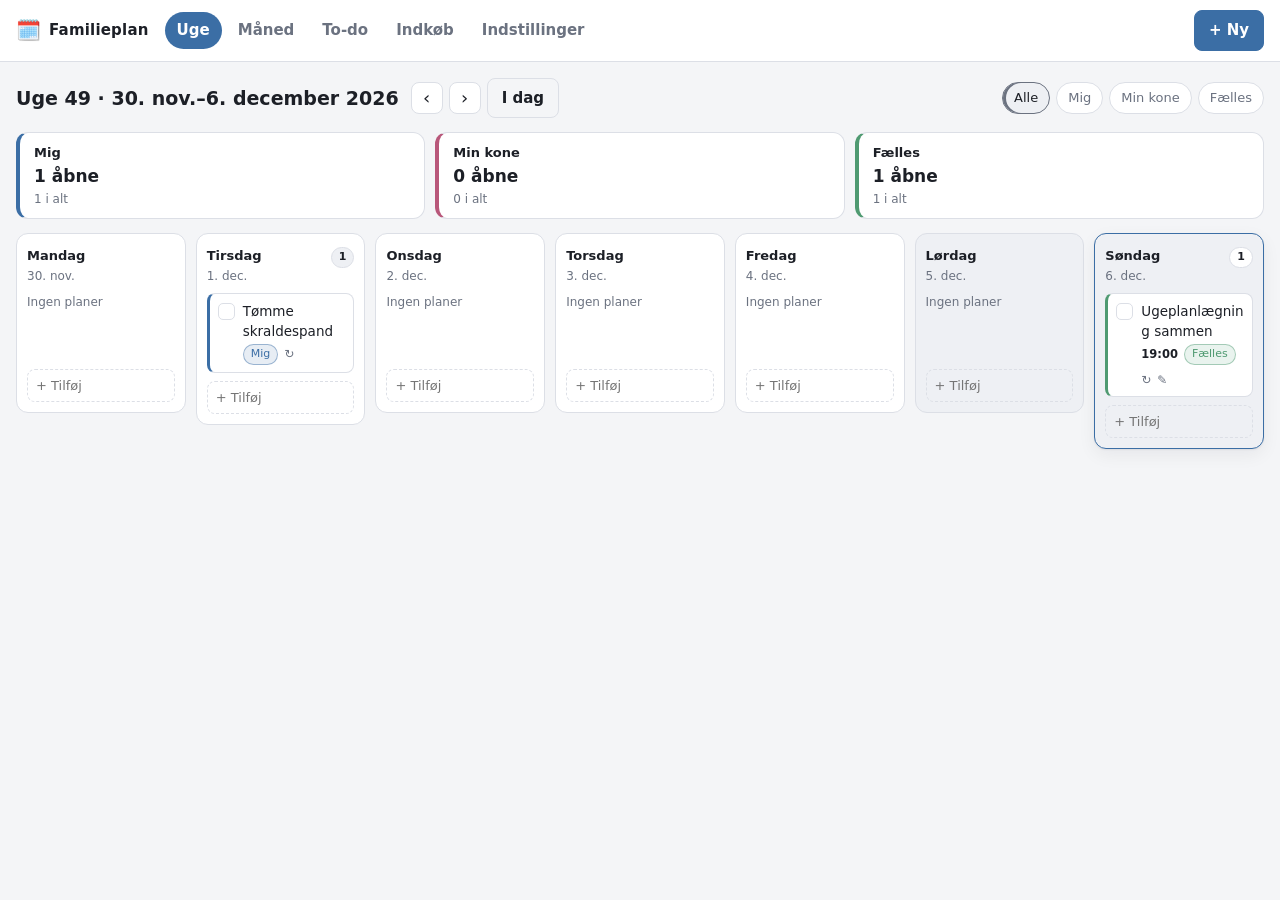
==== index.html @ 2168720e "Tilføj Familieplan — uge- og månedsplanlægger for to personer Statisk hjemmeside uden byggeproces el" ====
<!DOCTYPE html>
<html lang="da">
<head>
<meta charset="utf-8">
<meta name="viewport" content="width=device-width, initial-scale=1">
<title>Familieplan</title>
<meta name="description" content="Uge- og månedsplan med to-do og indkøbsliste for to personer.">
<meta name="theme-color" content="#3b6ea5">
<link rel="icon" href="data:image/svg+xml,<svg xmlns='http://www.w3.org/2000/svg' viewBox='0 0 100 100'><text y='.9em' font-size='90'>🗓️</text></svg>">
<link rel="stylesheet" href="assets/styles.css">
</head>
<body>

<header class="topbar">
  <div class="topbar__brand">
    <span class="topbar__logo" aria-hidden="true">🗓️</span>
    <span class="topbar__title">Familieplan</span>
  </div>

  <nav class="tabs" id="tabs" aria-label="Hovedmenu">
    <button class="tab" data-view="week" type="button">Uge</button>
    <button class="tab" data-view="month" type="button">Måned</button>
    <button class="tab" data-view="todo" type="button">To-do</button>
    <button class="tab" data-view="shopping" type="button">Indkøb</button>
    <button class="tab" data-view="settings" type="button">Indstillinger</button>
  </nav>

  <button class="btn btn--primary topbar__add" id="globalAdd" type="button">+ Ny</button>
</header>

<main class="main" id="viewRoot" aria-live="polite"></main>

<!-- Dialog til oprettelse/redigering af punkter -->
<div class="modal" id="modal" hidden>
  <div class="modal__backdrop" data-close="1"></div>
  <div class="modal__panel" role="dialog" aria-modal="true" aria-labelledby="modalTitle">
    <div class="modal__head">
      <h2 id="modalTitle">Nyt punkt</h2>
      <button class="icon-btn" type="button" data-close="1" aria-label="Luk">✕</button>
    </div>
    <form id="itemForm" class="form">
      <input type="hidden" name="id">

      <label class="field">
        <span class="field__label">Titel</span>
        <input class="input" name="title" required maxlength="120" placeholder="Fx “Hent børn kl. 15”" autocomplete="off">
      </label>

      <div class="field-row">
        <label class="field">
          <span class="field__label">Type</span>
          <select class="input" name="type">
            <option value="task">Opgave</option>
            <option value="event">Aftale</option>
          </select>
        </label>
        <label class="field">
          <span class="field__label">Ansvarlig</span>
          <select class="input" name="assignee" id="assigneeSelect"></select>
        </label>
      </div>

      <div class="field-row">
        <label class="field">
          <span class="field__label">Dato</span>
          <input class="input" type="date" name="date">
        </label>
        <label class="field">
          <span class="field__label">Tidspunkt</span>
          <input class="input" type="time" name="time">
        </label>
      </div>

      <div class="field-row">
        <label class="field">
          <span class="field__label">Gentagelse</span>
          <select class="input" name="repeat">
            <option value="none">Ingen</option>
            <option value="daily">Hver dag</option>
            <option value="weekly">Hver uge</option>
            <option value="biweekly">Hver 2. uge</option>
            <option value="monthly">Hver måned</option>
            <option value="yearly">Hvert år</option>
          </select>
        </label>
        <label class="field">
          <span class="field__label">Prioritet</span>
          <select class="input" name="priority">
            <option value="normal">Normal</option>
            <option value="high">Vigtig</option>
            <option value="low">Lav</option>
          </select>
        </label>
      </div>

      <label class="field">
        <span class="field__label">Noter</span>
        <textarea class="input" name="notes" rows="3" placeholder="Valgfrit"></textarea>
      </label>

      <div class="form__actions">
        <button class="btn btn--danger" type="button" id="deleteItem" hidden>Slet</button>
        <span class="spacer"></span>
        <button class="btn" type="button" data-close="1">Annullér</button>
        <button class="btn btn--primary" type="submit">Gem</button>
      </div>
    </form>
  </div>
</div>

<div class="toast" id="toast" hidden></div>

<script src="assets/js/utils.js"></script>
<script src="assets/js/store.js"></script>
<script src="assets/js/render.js"></script>
<script src="assets/js/views/week.js"></script>
<script src="assets/js/views/month.js"></script>
<script src="assets/js/views/todo.js"></script>
<script src="assets/js/views/shopping.js"></script>
<script src="assets/js/views/settings.js"></script>
<script src="assets/js/app.js"></script>
</body>
</html>
---- assets/styles.css ----
/* ---------------------------------------------------------
   Familieplan — layout og tema
   --------------------------------------------------------- */

:root {
  --bg: #f4f5f7;
  --surface: #ffffff;
  --surface-2: #eef0f4;
  --text: #1c1f26;
  --muted: #6b7280;
  --border: #dcdfe6;
  --accent: #3b6ea5;
  --accent-text: #ffffff;
  --danger: #b3453f;
  --today: #fff6e3;
  --shadow: 0 1px 2px rgba(16, 24, 40, .06), 0 6px 18px rgba(16, 24, 40, .06);
  --radius: 12px;
  --radius-sm: 8px;
}

@media (prefers-color-scheme: dark) {
  :root {
    --bg: #14171c;
    --surface: #1c2027;
    --surface-2: #232830;
    --text: #e7e9ee;
    --muted: #9aa2b1;
    --border: #2f3540;
    --accent: #6ea8e0;
    --accent-text: #10151b;
    --danger: #e0857f;
    --today: #2a2618;
    --shadow: 0 1px 2px rgba(0, 0, 0, .4), 0 8px 24px rgba(0, 0, 0, .3);
  }
}

* { box-sizing: border-box; }

body {
  margin: 0;
  background: var(--bg);
  color: var(--text);
  font: 15px/1.5 system-ui, -apple-system, "Segoe UI", Roboto, "Helvetica Neue", sans-serif;
  -webkit-text-size-adjust: 100%;
}

body.is-modal { overflow: hidden; }

h2, h3 { margin: 0; font-weight: 650; }

/* ---------- Topbar ---------- */

.topbar {
  position: sticky;
  top: 0;
  z-index: 20;
  display: flex;
  align-items: center;
  gap: 16px;
  padding: 10px 16px;
  background: var(--surface);
  border-bottom: 1px solid var(--border);
  flex-wrap: wrap;
}

.topbar__brand { display: flex; align-items: center; gap: 8px; font-weight: 700; }
.topbar__logo { font-size: 20px; }
.topbar__title { letter-spacing: .2px; }
.topbar__add { margin-left: auto; }

.tabs { display: flex; gap: 4px; flex-wrap: wrap; }

.tab {
  border: 0;
  background: transparent;
  color: var(--muted);
  font: inherit;
  font-weight: 550;
  padding: 7px 12px;
  border-radius: 999px;
  cursor: pointer;
}
.tab:hover { background: var(--surface-2); color: var(--text); }
.tab.is-active { background: var(--accent); color: var(--accent-text); }

/* ---------- Knapper ---------- */

.btn {
  font: inherit;
  font-weight: 550;
  padding: 8px 14px;
  border-radius: var(--radius-sm);
  border: 1px solid var(--border);
  background: var(--surface);
  color: var(--text);
  cursor: pointer;
}
.btn:hover { background: var(--surface-2); }
.btn--primary { background: var(--accent); border-color: var(--accent); color: var(--accent-text); }
.btn--primary:hover { filter: brightness(1.06); }
.btn--danger { color: var(--danger); border-color: var(--danger); background: transparent; }
.btn--ghost { background: transparent; }

.icon-btn {
  font: inherit;
  font-size: 18px;
  line-height: 1;
  width: 32px;
  height: 32px;
  display: inline-grid;
  place-items: center;
  border-radius: var(--radius-sm);
  border: 1px solid var(--border);
  background: var(--surface);
  color: var(--text);
  cursor: pointer;
}
.icon-btn:hover { background: var(--surface-2); }

.btn-row { display: flex; gap: 8px; flex-wrap: wrap; align-items: center; }
.spacer { flex: 1; }

/* ---------- Hovedområde og værktøjslinje ---------- */

.main { padding: 16px; max-width: 1500px; margin: 0 auto; }

.toolbar {
  display: flex;
  align-items: center;
  gap: 12px 16px;
  flex-wrap: wrap;
  margin-bottom: 14px;
}
.toolbar__left { display: flex; align-items: center; gap: 12px; flex-wrap: wrap; }
.toolbar__right { display: flex; align-items: center; gap: 12px; margin-left: auto; flex-wrap: wrap; }
.toolbar__title { font-size: 19px; }
.toolbar__nav { display: flex; gap: 6px; align-items: center; }

.filters { display: flex; gap: 6px; flex-wrap: wrap; }

.filter {
  font: inherit;
  font-size: 13px;
  padding: 5px 11px;
  border-radius: 999px;
  border: 1px solid var(--border);
  background: var(--surface);
  color: var(--muted);
  cursor: pointer;
}
.filter:hover { color: var(--text); }
.filter.is-active {
  border-color: var(--person);
  color: var(--text);
  box-shadow: inset 3px 0 0 var(--person);
  background: var(--surface-2);
}

.switch { display: inline-flex; align-items: center; gap: 6px; font-size: 13px; color: var(--muted); }

/* ---------- Ugestatistik ---------- */

.stats { display: grid; grid-template-columns: repeat(3, minmax(0, 1fr)); gap: 10px; margin-bottom: 14px; }

.stat {
  background: var(--surface);
  border: 1px solid var(--border);
  border-left: 4px solid var(--person);
  border-radius: var(--radius);
  padding: 10px 14px;
  display: flex;
  flex-direction: column;
  gap: 1px;
}
.stat__name { font-weight: 600; font-size: 13px; }
.stat__value { font-size: 17px; font-weight: 650; }
.stat__sub { font-size: 12px; color: var(--muted); }

/* ---------- Ugevisning ---------- */

.week { display: grid; grid-template-columns: repeat(7, minmax(0, 1fr)); gap: 10px; align-items: start; }

.day {
  background: var(--surface);
  border: 1px solid var(--border);
  border-radius: var(--radius);
  padding: 10px;
  display: flex;
  flex-direction: column;
  gap: 8px;
  min-height: 180px;
}
.day.is-weekend { background: var(--surface-2); }
.day.is-today { border-color: var(--accent); box-shadow: var(--shadow); }
.day.is-dropzone { outline: 2px dashed var(--accent); outline-offset: 2px; }

.day__head { display: flex; align-items: baseline; justify-content: space-between; gap: 8px; }
.day__name { font-weight: 650; font-size: 13px; }
.day__date { display: block; font-size: 12px; color: var(--muted); }
.day__count {
  font-size: 11px;
  font-weight: 650;
  background: var(--surface-2);
  border: 1px solid var(--border);
  border-radius: 999px;
  padding: 1px 7px;
}
.day.is-weekend .day__count { background: var(--surface); }
.day__list { display: flex; flex-direction: column; gap: 6px; flex: 1; }
.day__empty { margin: 0; font-size: 12px; color: var(--muted); }

.day__add {
  font: inherit;
  font-size: 13px;
  padding: 6px 8px;
  border-radius: var(--radius-sm);
  border: 1px dashed var(--border);
  background: transparent;
  color: var(--text);
  width: 100%;
}
.day__add:focus { border-style: solid; border-color: var(--accent); outline: none; }

/* ---------- Kort ---------- */

.card {
  display: flex;
  gap: 8px;
  align-items: flex-start;
  background: var(--surface);
  border: 1px solid var(--border);
  border-left: 3px solid var(--person);
  border-radius: var(--radius-sm);
  padding: 7px 8px;
  cursor: grab;
}
.day.is-weekend .card { background: var(--surface); }
.card:hover { box-shadow: var(--shadow); }
.card.is-dragging { opacity: .45; }
.card.is-high { border-left-width: 5px; }
.card--event { background: color-mix(in srgb, var(--person) 9%, var(--surface)); }

.card__check {
  flex: none;
  width: 17px;
  height: 17px;
  margin-top: 2px;
  border-radius: 5px;
  border: 1.5px solid var(--border);
  background: var(--surface);
  cursor: pointer;
  position: relative;
}
.card__check:hover { border-color: var(--person); }
.card.is-done .card__check { background: var(--person); border-color: var(--person); }
.card.is-done .card__check::after {
  content: "✓";
  position: absolute;
  inset: 0;
  display: grid;
  place-items: center;
  color: #fff;
  font-size: 12px;
  line-height: 1;
}

.card__body { flex: 1; min-width: 0; cursor: pointer; }
.card__body:focus-visible { outline: 2px solid var(--accent); outline-offset: 2px; border-radius: 4px; }
.card__title { font-size: 13.5px; overflow-wrap: anywhere; }
.card.is-done .card__title { text-decoration: line-through; color: var(--muted); }
.card.is-high .card__title { font-weight: 600; }

.card__meta { display: flex; align-items: center; gap: 6px; flex-wrap: wrap; margin-top: 3px; font-size: 11.5px; color: var(--muted); }
.card__time { font-weight: 650; color: var(--text); }
.card.is-done .card__time { color: var(--muted); font-weight: 550; }
.card__repeat, .card__note-flag { font-size: 12px; }

.chip {
  font-size: 11px;
  padding: 1px 7px;
  border-radius: 999px;
  color: var(--person);
  border: 1px solid color-mix(in srgb, var(--person) 45%, transparent);
  background: color-mix(in srgb, var(--person) 12%, transparent);
  white-space: nowrap;
}

/* ---------- Månedsvisning ---------- */

.month-grid {
  display: grid;
  grid-template-columns: repeat(7, minmax(0, 1fr));
  gap: 6px;
}

.mhead { font-size: 12px; font-weight: 650; color: var(--muted); padding: 2px 4px; }

.mcell {
  background: var(--surface);
  border: 1px solid var(--border);
  border-radius: var(--radius-sm);
  padding: 6px;
  min-height: 108px;
  display: flex;
  flex-direction: column;
  gap: 5px;
}
.mcell.is-outside { opacity: .5; }
.mcell.is-weekend { background: var(--surface-2); }
.mcell.is-today { border-color: var(--accent); background: var(--today); }
.mcell.is-dropzone { outline: 2px dashed var(--accent); outline-offset: 2px; }

.mcell__head { display: flex; align-items: center; justify-content: space-between; }
.mcell__num { font-size: 12px; font-weight: 650; color: var(--muted); }
.mcell.is-today .mcell__num { color: var(--accent); }

.mcell__add {
  border: 0;
  background: transparent;
  color: var(--muted);
  font: inherit;
  font-size: 15px;
  line-height: 1;
  cursor: pointer;
  opacity: 0;
  padding: 0 2px;
}
.mcell:hover .mcell__add, .mcell__add:focus { opacity: 1; }

.mcell__list { display: flex; flex-direction: column; gap: 4px; overflow: auto; max-height: 190px; }
.mcell .card { padding: 4px 6px; }
.mcell .card__title { font-size: 12.5px; }

.month-agenda { display: none; }
.agenda__day { margin-bottom: 16px; display: flex; flex-direction: column; gap: 6px; }
.agenda__title { font-size: 14px; color: var(--muted); }
.agenda__day.is-today .agenda__title { color: var(--accent); }

/* ---------- To-do ---------- */

.quickadd { margin-bottom: 14px; }
.quickadd .input { max-width: 520px; }

.groups { display: grid; grid-template-columns: repeat(auto-fill, minmax(300px, 1fr)); gap: 16px; align-items: start; }

.group {
  background: var(--surface);
  border: 1px solid var(--border);
  border-radius: var(--radius);
  padding: 12px;
}
.group__title { font-size: 14px; margin-bottom: 10px; display: flex; align-items: center; gap: 8px; }
.group__count {
  font-size: 11px;
  font-weight: 650;
  color: var(--muted);
  background: var(--surface-2);
  border-radius: 999px;
  padding: 1px 7px;
}
.group__list { display: flex; flex-direction: column; gap: 6px; }

/* ---------- Indkøb ---------- */

.slist {
  list-style: none;
  margin: 0;
  padding: 0;
  max-width: 620px;
  background: var(--surface);
  border: 1px solid var(--border);
  border-radius: var(--radius);
  overflow: hidden;
}
.srow { display: flex; align-items: center; gap: 10px; padding: 10px 12px; border-bottom: 1px solid var(--border); }
.srow:last-child { border-bottom: 0; }
.srow__label { display: flex; align-items: center; gap: 10px; flex: 1; cursor: pointer; }
.srow input[type="checkbox"] { width: 17px; height: 17px; accent-color: var(--accent); }
.srow.is-done span { text-decoration: line-through; color: var(--muted); }

/* ---------- Indstillinger ---------- */

.panels { display: grid; grid-template-columns: repeat(auto-fit, minmax(320px, 1fr)); gap: 16px; align-items: start; }

.panel {
  background: var(--surface);
  border: 1px solid var(--border);
  border-radius: var(--radius);
  padding: 16px;
  display: flex;
  flex-direction: column;
  gap: 12px;
}
.panel__title { font-size: 15px; }
.panel__hint, .panel__stats { margin: 0; font-size: 13px; color: var(--muted); }
.panel__list { margin: 0; padding-left: 18px; font-size: 13px; color: var(--muted); display: grid; gap: 6px; }

kbd {
  font: inherit;
  font-size: 12px;
  padding: 1px 6px;
  border: 1px solid var(--border);
  border-bottom-width: 2px;
  border-radius: 5px;
  background: var(--surface-2);
  color: var(--text);
}

/* ---------- Formularfelter ---------- */

.form { display: flex; flex-direction: column; gap: 12px; }
.field { display: flex; flex-direction: column; gap: 4px; flex: 1; min-width: 0; }
.field__label { font-size: 12px; font-weight: 600; color: var(--muted); }
.field-row { display: flex; gap: 12px; flex-wrap: wrap; }
.field--color { flex: 0 0 92px; }

.input {
  font: inherit;
  width: 100%;
  padding: 8px 10px;
  border-radius: var(--radius-sm);
  border: 1px solid var(--border);
  background: var(--surface);
  color: var(--text);
}
.input:focus { outline: 2px solid var(--accent); outline-offset: -1px; border-color: var(--accent); }
.input--color { padding: 2px; height: 38px; }
textarea.input { resize: vertical; }

.form__actions { display: flex; gap: 8px; align-items: center; margin-top: 4px; }

/* ---------- Dialog ---------- */

.modal { position: fixed; inset: 0; z-index: 50; display: grid; place-items: center; padding: 16px; }
.modal[hidden] { display: none; }
.modal__backdrop { position: absolute; inset: 0; background: rgba(10, 14, 20, .5); }

.modal__panel {
  position: relative;
  width: min(560px, 100%);
  max-height: 90vh;
  overflow: auto;
  background: var(--surface);
  border: 1px solid var(--border);
  border-radius: var(--radius);
  box-shadow: var(--shadow);
  padding: 16px;
}
.modal__head { display: flex; align-items: center; justify-content: space-between; margin-bottom: 12px; }
.modal__head h2 { font-size: 17px; }

/* ---------- Diverse ---------- */

.empty {
  color: var(--muted);
  background: var(--surface);
  border: 1px dashed var(--border);
  border-radius: var(--radius);
  padding: 24px;
  text-align: center;
}

.toast {
  position: fixed;
  left: 50%;
  bottom: 24px;
  transform: translateX(-50%);
  z-index: 60;
  background: var(--text);
  color: var(--bg);
  padding: 10px 16px;
  border-radius: 999px;
  font-size: 13.5px;
  box-shadow: var(--shadow);
}
.toast[hidden] { display: none; }

/* ---------- Responsivt ---------- */

@media (max-width: 1100px) {
  .week { grid-template-columns: repeat(2, minmax(0, 1fr)); }
  .day { min-height: 0; }
}

@media (max-width: 820px) {
  .main { padding: 12px; }
  .topbar { gap: 10px; padding: 10px 12px; }
  .topbar__add { order: 3; }
  .tabs { order: 4; width: 100%; overflow-x: auto; }
  .week { grid-template-columns: 1fr; }
  .stats { grid-template-columns: 1fr; }
  .month-grid, .mhead { display: none; }
  .month-agenda { display: block; }
  .toolbar__right { margin-left: 0; width: 100%; }
}

@media (prefers-reduced-motion: no-preference) {
  .card, .btn, .tab, .filter { transition: background-color .12s ease, box-shadow .12s ease, opacity .12s ease; }
}
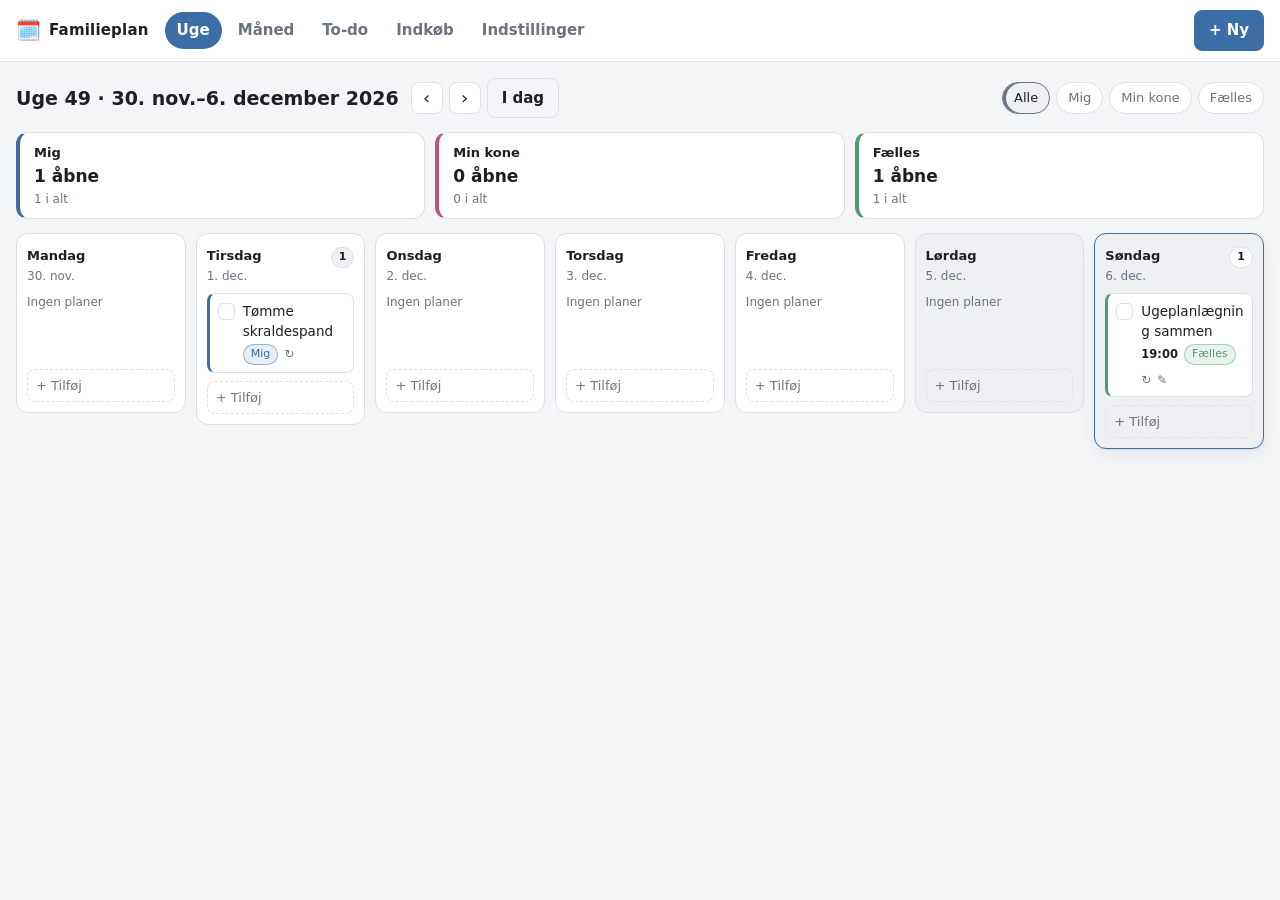
==== commit da77bc3e: "Synkronisér planen mellem enheder via Cloudflare D1 Appen forbliver local-first: alt skrives til loc" ====
--- a/index.html
+++ b/index.html
@@ -5,6 +5,7 @@
 <meta name="viewport" content="width=device-width, initial-scale=1">
 <title>Familieplan</title>
 <meta name="description" content="Uge- og månedsplan med to-do og indkøbsliste for to personer.">
+<meta name="robots" content="noindex, nofollow">
 <meta name="theme-color" content="#3b6ea5">
 <link rel="icon" href="data:image/svg+xml,<svg xmlns='http://www.w3.org/2000/svg' viewBox='0 0 100 100'><text y='.9em' font-size='90'>🗓️</text></svg>">
 <link rel="stylesheet" href="assets/styles.css">
@@ -25,6 +26,7 @@
     <button class="tab" data-view="settings" type="button">Indstillinger</button>
   </nav>
 
+  <span class="sync" id="syncStatus" title="Status for synkronisering"></span>
   <button class="btn btn--primary topbar__add" id="globalAdd" type="button">+ Ny</button>
 </header>
 
@@ -118,6 +120,7 @@
 <script src="assets/js/views/todo.js"></script>
 <script src="assets/js/views/shopping.js"></script>
 <script src="assets/js/views/settings.js"></script>
+<script src="assets/js/sync.js"></script>
 <script src="assets/js/app.js"></script>
 </body>
 </html>
--- a/assets/styles.css
+++ b/assets/styles.css
@@ -66,9 +66,32 @@
 .topbar__brand { display: flex; align-items: center; gap: 8px; font-weight: 700; }
 .topbar__logo { font-size: 20px; }
 .topbar__title { letter-spacing: .2px; }
-.topbar__add { margin-left: auto; }
-
-.tabs { display: flex; gap: 4px; flex-wrap: wrap; }
+.topbar__add { margin-left: 4px; }
+
+.tabs { display: flex; gap: 4px; flex-wrap: wrap; margin-right: auto; }
+
+/* Status for synkronisering — en lille prik med tekst. */
+.sync {
+  display: inline-flex;
+  align-items: center;
+  gap: 6px;
+  font-size: 12.5px;
+  color: var(--muted);
+  white-space: nowrap;
+}
+.sync[hidden] { display: none; }
+.sync::before {
+  content: "";
+  width: 8px;
+  height: 8px;
+  border-radius: 50%;
+  background: currentColor;
+  flex: none;
+}
+.sync.is-ok::before { background: #4f9a71; }
+.sync.is-syncing::before { background: var(--accent); }
+.sync.is-offline, .sync.is-auth { color: var(--danger); }
+.sync.is-offline::before, .sync.is-auth::before { background: var(--danger); }
 
 .tab {
   border: 0;
